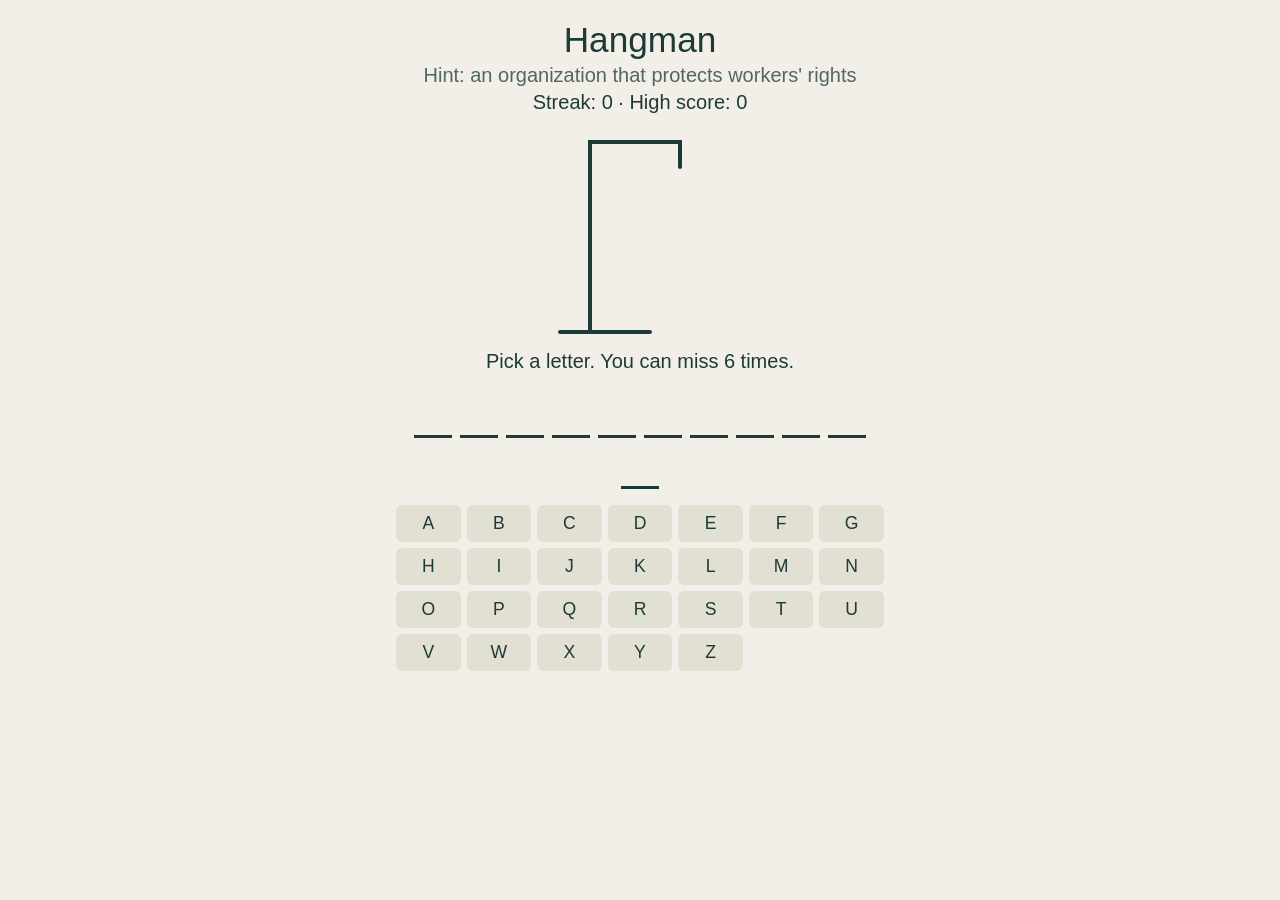
==== Hangman (1).html @ 005ad589 "allChanges" ====
<!DOCTYPE html>
<html lang="en">
<head>
<meta charset="utf-8">
<!-- viewport-fit=cover lets the page draw edge to edge on phones; the safe-area padding in :root keeps content clear of notches/system bars -->
<meta name="viewport" content="width=device-width, initial-scale=1, viewport-fit=cover">
<title>Hangman</title>
<!-- NOTE: the block below (Patrick Hand @font-face rules) was auto-injected by Cloudflare's font optimization, not hand-written. Left untouched. -->
<style type="text/css">@font-face {font-family:'Patrick Hand';font-style:normal;font-weight:400;src:url(/cf-fonts/s/patrick-hand/5.2.8/latin/400/normal.woff2);unicode-range:U+0000-00FF,U+0131,U+0152-0153,U+02BB-02BC,U+02C6,U+02DA,U+02DC,U+0304,U+0308,U+0329,U+2000-206F,U+20AC,U+2122,U+2191,U+2193,U+2212,U+2215,U+FEFF,U+FFFD;font-display:swap;}@font-face {font-family:'Patrick Hand';font-style:normal;font-weight:400;src:url(/cf-fonts/s/patrick-hand/5.2.8/latin-ext/400/normal.woff2);unicode-range:U+0100-02BA,U+02BD-02C5,U+02C7-02CC,U+02CE-02D7,U+02DD-02FF,U+0304,U+0308,U+0329,U+1D00-1DBF,U+1E00-1E9F,U+1EF2-1EFF,U+2020,U+20A0-20AB,U+20AD-20C0,U+2113,U+2C60-2C7F,U+A720-A7FF;font-display:swap;}@font-face {font-family:'Patrick Hand';font-style:normal;font-weight:400;src:url(/cf-fonts/s/patrick-hand/5.2.8/vietnamese/400/normal.woff2);unicode-range:U+0102-0103,U+0110-0111,U+0128-0129,U+0168-0169,U+01A0-01A1,U+01AF-01B0,U+0300-0301,U+0303-0304,U+0308-0309,U+0323,U+0329,U+1EA0-1EF9,U+20AB;font-display:swap;}</style>
<style>
/* ---------- Theme colors ----------
   All colors are CSS variables so light/dark themes only need to redefine these.
   --bg: page background   --ink/--chalk: text and drawing color   --accent: focus ring & "Play again"
   --key/--keyhov: letter button normal/hover   --ok/--bad: correct/wrong guess colors
   The extra properties on :root keep content clear of phone notches and system bars. */
:root{--bg:#f1efe8;--ink:#1d3a36;--chalk:#1d3a36;--accent:#b4572a;--key:#e2dfd3;--keyhov:#d3cfbf;--ok:#2f7d55;--bad:#a63d3d;
  box-sizing:border-box;padding-top:env(safe-area-inset-top,0px);padding-bottom:env(safe-area-inset-bottom,0px)}
/* Dark theme when the OS prefers dark, unless the host forces light via data-theme="light" */
@media (prefers-color-scheme:dark){:root:not([data-theme="light"]){--bg:#10302c;--ink:#eef2e6;--chalk:#eef2e6;--accent:#f0c94d;--key:#1c4540;--keyhov:#27564f;--ok:#7fd1a0;--bad:#f08a7e}}
/* Dark theme when the host forces it via data-theme="dark" */
:root[data-theme="dark"]{--bg:#10302c;--ink:#eef2e6;--chalk:#eef2e6;--accent:#f0c94d;--key:#1c4540;--keyhov:#27564f;--ok:#7fd1a0;--bad:#f08a7e}
html{scroll-padding-top:env(safe-area-inset-top,0px)}
*{box-sizing:border-box}

/* ---------- Page layout ---------- */
/* Body centers the game column; font falls back through handwriting-style fonts */
body{margin:0;background:var(--bg);color:var(--ink);font-family:"Patrick Hand","Segoe Print","Comic Sans MS",cursive,sans-serif;font-size:20px;display:flex;justify-content:center}
/* Narrow, centered column that works well on phones */
main{width:100%;max-width:520px;padding:20px 16px 32px;text-align:center}
h1{font-size:2.2rem;margin:0 0 4px;font-weight:400}
/* min-height reserves space so the layout doesn't jump when the message changes */
#status{min-height:1.6em;margin:4px 0 0}

/* ---------- Hangman drawing ---------- */
svg{width:200px;max-width:60%;height:auto;display:block;margin:8px auto}
/* Every shape is drawn as a chalk-style outline with no fill */
svg *{stroke:var(--chalk);stroke-width:4;stroke-linecap:round;fill:none}
/* Body parts are hidden until a wrong guess adds the "on" class */
.part{display:none}.part.on{display:inline}

/* ---------- Word display ---------- */
/* One underlined box per letter; wraps onto new lines for long words */
#word{display:flex;flex-wrap:wrap;justify-content:center;gap:8px;margin:12px 0}
#word span{width:1.4em;height:1.6em;border-bottom:3px solid var(--ink);font-size:1.7rem;line-height:1.6em}
/* Letters revealed after losing (never guessed) are shown in red */
#word span.miss{color:var(--bad)}

/* ---------- On-screen keyboard ---------- */
/* 7 columns x 4 rows fits the 26 letters */
#keys{display:grid;grid-template-columns:repeat(7,1fr);gap:6px;margin:16px 0}
#keys button{font:inherit;font-size:1.1rem;padding:8px 0;border:0;border-radius:6px;background:var(--key);color:var(--ink);cursor:pointer}
#keys button:hover:not(:disabled){background:var(--keyhov)}
/* Used keys are dimmed... */
#keys button:disabled{cursor:default;opacity:.45}
/* ...except hit/miss keys, which stay fully opaque and color-coded */
#keys button.hit{background:var(--ok);color:var(--bg);opacity:1}
#keys button.miss{background:var(--bad);color:var(--bg);opacity:1}
/* Visible keyboard focus ring for accessibility */
button:focus-visible{outline:3px solid var(--accent);outline-offset:2px}
#again{font:inherit;font-size:1.1rem;padding:8px 22px;border:2px solid var(--accent);border-radius:6px;background:transparent;color:var(--accent);cursor:pointer}
#hint{opacity:.75;margin:0}
/* Streak and high score line */
#score{margin:4px 0 0}
</style>
<!-- NOTE: the script below is Cloudflare's Zaraz analytics/tag-manager loader, auto-injected by the host, not part of the game. Left untouched. -->
<script data-cfasync="false" nonce="1fc54d53-7222-4eb7-84bd-67a9dfef8820">try{(function(w,d){!function(kP,kQ,kR,kS){if(kP.zaraz)console.error("zaraz is loaded twice");else{kP[kR]=kP[kR]||{};kP[kR].executed=[];kP.zaraz={deferred:[],listeners:[]};kP.zaraz._v="20";kP.zaraz._n="1fc54d53-7222-4eb7-84bd-67a9dfef8820";kP.zaraz.q=[];kP.zaraz._f=function(kT){return async function(){var kU=Array.prototype.slice.call(arguments);kP.zaraz.q.push({m:kT,a:kU})}};for(const kV of["track","set","debug"])kP.zaraz[kV]=kP.zaraz._f(kV);kP.zaraz.init=()=>{var kW=kQ.getElementsByTagName(kS)[0],kX=kQ.createElement(kS),kY=kQ.getElementsByTagName("title")[0];kY&&(kP[kR].t=kQ.getElementsByTagName("title")[0].text);kP[kR].x=Math.random();kP[kR].w=kP.screen.width;kP[kR].h=kP.screen.height;kP[kR].j=kP.innerHeight;kP[kR].e=kP.innerWidth;kP[kR].l=kP.location.href;kP[kR].r=kQ.referrer;kP[kR].k=kP.screen.colorDepth;kP[kR].n=kQ.characterSet;kP[kR].o=(new Date).getTimezoneOffset();if(kP.dataLayer)for(const kZ of Object.entries(Object.entries(dataLayer).reduce((k$,la)=>({...k$[1],...la[1]}),{})))zaraz.set(kZ[0],kZ[1],{scope:"page"});kP[kR].q=[];for(;kP.zaraz.q.length;){const lb=kP.zaraz.q.shift();kP[kR].q.push(lb)}kX.defer=!0;for(const lc of[localStorage,sessionStorage])Object.keys(lc||{}).filter(le=>le.startsWith("_zaraz_")).forEach(ld=>{try{kP[kR]["z_"+ld.slice(7)]=JSON.parse(lc.getItem(ld))}catch{kP[kR]["z_"+ld.slice(7)]=lc.getItem(ld)}});kX.referrerPolicy="origin";kX.src="/cdn-cgi/zaraz/s.js?z="+btoa(encodeURIComponent(JSON.stringify(kP[kR])));kW.parentNode.insertBefore(kX,kW)};["complete","interactive"].includes(kQ.readyState)?zaraz.init():kP.addEventListener("DOMContentLoaded",zaraz.init)}}(w,d,"zarazData","script");window.zaraz._p=async kH=>new Promise(kI=>{if(kH){kH.e&&kH.e.forEach(kJ=>{try{const kK=d.querySelector("script[nonce]"),kL=kK?.nonce||kK?.getAttribute("nonce"),kM=d.createElement("script");kL&&(kM.nonce=kL);kM.innerHTML=kJ;kM.onload=()=>{d.head.removeChild(kM)};d.head.appendChild(kM)}catch(kN){console.error(`Error executing script: ${kJ}\n`,kN)}});Promise.allSettled((kH.f||[]).map(kO=>fetch(kO[0],kO[1])))}kI()});zaraz._p({"e":["(function(w,d){})(window,document)"]});})(window,document)}catch(e){throw fetch("/cdn-cgi/zaraz/t"),e;};</script></head>
<body>
<main>
  <h1>Hangman</h1>
  <!-- Clue for the current word, filled in by start() -->
  <p id="hint"></p>
  <!-- Current win streak and saved high score, filled in by showScore() -->
  <p id="score"></p>
  <!-- Gallows + figure. The gallows is always visible; the six body parts appear one per wrong guess -->
  <svg viewBox="0 0 200 220" aria-label="Hangman drawing" role="img">
    <!-- Gallows: base, upright post, top beam, and the rope -->
    <path d="M20 210H110M50 210V20H140V45"/>
    <!-- Body parts, in the order they appear: head, torso, left arm, right arm, left leg, right leg -->
    <g id="parts">
      <circle class="part" cx="140" cy="65" r="20"/>
      <path class="part" d="M140 85V140"/>
      <path class="part" d="M140 100L115 125"/>
      <path class="part" d="M140 100L165 125"/>
      <path class="part" d="M140 140L118 175"/>
      <path class="part" d="M140 140L162 175"/>
    </g>
  </svg>
  <!-- Feedback messages; aria-live makes screen readers announce changes -->
  <p id="status" aria-live="polite"></p>
  <!-- Blanks / revealed letters of the secret word -->
  <div id="word" aria-label="Word to guess"></div>
  <!-- A-Z buttons are generated by the script below -->
  <div id="keys"></div>
  <!-- Shown only when a game ends -->
  <button id="again" hidden>Play again</button>
</main>
<script>
// Word bank: each entry is [WORD IN CAPS, hint shown to the player]
const WORDS=[
["INDUSTRIALIZATION","the process of changing from handmade goods to machine-made products"],
["FACTORY","a building where goods are manufactured using machines"],
["STEAM ENGINE","a machine that uses steam to produce mechanical power"],
["SPINNING JENNY","an invention that allowed workers to spin multiple threads at once"],
["POWER LOOM","a machine that automated the weaving of cloth"],
["COTTON GIN","a machine that separated cotton fibers from their seeds"],
["TELEGRAPH","a device that sent messages over long distances using electricity"],
["LOCOMOTIVE","a railway engine powered by steam"],
["RAILROAD","a track system used by trains to transport people and goods"],
["INVENTION","a new device or method created to solve a problem"],
["URBANIZATION","the growth of cities as people moved from rural areas"],
["MASS PRODUCTION","making large quantities of identical products"],
["CHILD LABOR","the employment of young children in factories and mines"],
["ASSEMBLY LINE","a production method where workers complete different steps"],
["COAL","a fossil fuel burned to produce heat and power"],
["IRONWORKS","a factory where iron was produced and shaped"],
["TEXTILE","a type of cloth made by weaving or knitting fibers"],
["ENTREPRENEUR","a person who starts and runs a business"],
["CAPITALISM","an economic system based on private ownership and profit"],
["WORKHOUSE","a place where poor people worked in exchange for food and shelter"],
["MIGRATION","the movement of people from one place to another"],
["MINING","the process of digging underground to extract valuable materials"],
["POLLUTION","harmful substances released into the air, water, or land"],
["LABOR UNION","an organization that protects workers' rights"],
["STRIKE","when workers stop working to demand better conditions"],
["WATTS","the surname of the inventor who improved the steam engine"],
["JAMES HARGREAVES","the inventor of the spinning jenny"],
["RICHARD ARKWRIGHT","the inventor associated with the water frame"],
["EDMUND CARTWRIGHT","the inventor of the power loom"],
["FACTORY SYSTEM","a method of manufacturing goods in centralized workplaces"]
];

// Number of wrong guesses allowed (matches the 6 body parts in the SVG)
const MAX=6;

// Game state:
//   word    - the secret word for this round
//   hint    - its clue
//   guessed - Set of letters tried so far (right or wrong)
//   wrong   - count of incorrect guesses
//   over    - true once the round has been won or lost
let word,hint,guessed,wrong,over;

// Shorthand for document.getElementById
const $=id=>document.getElementById(id);
const keys=$("keys");

// ---------- High score (stored in a cookie) ----------
// Read a cookie by name; returns null if it isn't set (or cookies are blocked)
function getCookie(name){
  const m=document.cookie.match(new RegExp("(?:^|; )"+name+"=([^;]*)"));
  return m?decodeURIComponent(m[1]):null;
}
// Write a cookie that lasts one year (31536000 seconds) and applies to the whole site
function setCookie(name,value){
  document.cookie=name+"="+encodeURIComponent(value)+"; max-age=31536000; path=/; SameSite=Lax";
}

// Score state:
//   streak - consecutive words guessed this session (a loss resets it to 0)
//   best   - the saved high score: your best streak ever, loaded from the cookie
let streak=0;
let best=parseInt(getCookie("hangmanHighScore"),10)||0;

// Update the score line on screen
function showScore(){
  $("score").textContent="Streak: "+streak+"  ·  High score: "+best;
}

// Build the on-screen keyboard: one button per letter, stored in data-k for lookup
for(const c of "ABCDEFGHIJKLMNOPQRSTUVWXYZ"){
  const b=document.createElement("button");
  b.textContent=c;b.dataset.k=c;b.onclick=()=>guess(c);keys.appendChild(b);
}

// Begin a new round: pick a random word and reset all state and UI
function start(){
  // Destructure the random [word, hint] pair into the two variables
  [word,hint]=WORDS[Math.floor(Math.random()*WORDS.length)];
  guessed=new Set();wrong=0;over=false;
  $("hint").textContent="Hint: "+hint;
  showScore();
  $("again").hidden=true;
  // Re-enable every key and clear its hit/miss styling
  keys.querySelectorAll("button").forEach(b=>{b.disabled=false;b.className=""});
  render();
  $("status").textContent="Pick a letter. You can miss "+MAX+" times.";
}

// Redraw the word blanks and the hangman figure.
// If reveal is true (player lost), unguessed letters are shown too, marked red via the "miss" class.
function render(reveal){
  $("word").innerHTML=[...word].map(c=>{
    // Show a letter if it was guessed, or if we're revealing the answer
    const show=guessed.has(c)||reveal;
    return `<span class="${show&&!guessed.has(c)?"miss":""}">${show?c:""}</span>`;
  }).join("");
  // Show the first `wrong` body parts, hide the rest
  document.querySelectorAll(".part").forEach((p,i)=>p.classList.toggle("on",i<wrong));
}

// Handle a guess of letter c (from a button click or the physical keyboard)
function guess(c){
  // Ignore input after the game ends or for letters already tried
  if(over||guessed.has(c))return;
  guessed.add(c);
  const hit=word.includes(c);
  if(!hit)wrong++;
  // Color the pressed key green/red and disable it
  const b=keys.querySelector(`[data-k="${c}"]`);
  b.disabled=true;b.classList.add(hit?"hit":"miss");
  // Win: every letter of the word has been guessed
  if([...word].every(l=>guessed.has(l))){end(true)}
  // Lose: out of allowed misses
  else if(wrong>=MAX){end(false)}
  // Otherwise: tell the player how it went and how many misses remain
  else{$("status").textContent=hit?"Yes, "+c+" is in the word.":(MAX-wrong)+" miss"+(MAX-wrong===1?"":"es")+" left."}
  // Update the display; reveal the full word only if the game was just lost
  render(over&&wrong>=MAX);
}

// Finish the round: update the score, show the result, lock the keyboard, offer a replay
function end(win){
  over=true;
  if(win){
    streak++;
    // New record: remember it and save it to the cookie
    if(streak>best){best=streak;setCookie("hangmanHighScore",best)}
  }else{
    // A loss ends the streak (the saved high score is kept)
    streak=0;
  }
  showScore();
  $("status").textContent=win?"You got it!":"Out of guesses. The word was "+word+".";
  keys.querySelectorAll("button").forEach(b=>b.disabled=true);
  // Show "Play again" and move focus to it so Enter/Space restarts quickly
  $("again").hidden=false;$("again").focus();
}

$("again").onclick=start;

// Physical keyboard support: any A-Z key makes a guess
document.addEventListener("keydown",e=>{
  // Don't hijack browser shortcuts like Ctrl+R or Cmd+C
  if(e.ctrlKey||e.metaKey||e.altKey)return;
  if(/^[a-z]$/i.test(e.key))guess(e.key.toUpperCase());
});

// Kick off the first round on page load
start();
</script>
<!-- NOTE: the script below is Cloudflare Web Analytics, auto-injected by the host, not part of the game. Left untouched. -->
<script type="module" src="https://static.cloudflareinsights.com/beacon.min.js/v4bc70e2c01a94c73b74392e4234840661791215815920" integrity="sha512-L0ha0OXavK/8okipN9F8BtP84dg9DUhPERbBXzwI6dgTA55d2+yweo3pn5CSFYs45/r8md2+xvUPtTdvTNRfjA==" data-cf-beacon='{"version":"2024.11.0","token":"5f59c1b9b04a4f0ca7b767b3d6cabaac","r":1,"spa":2}' crossorigin="anonymous"></script>
</body>
</html>
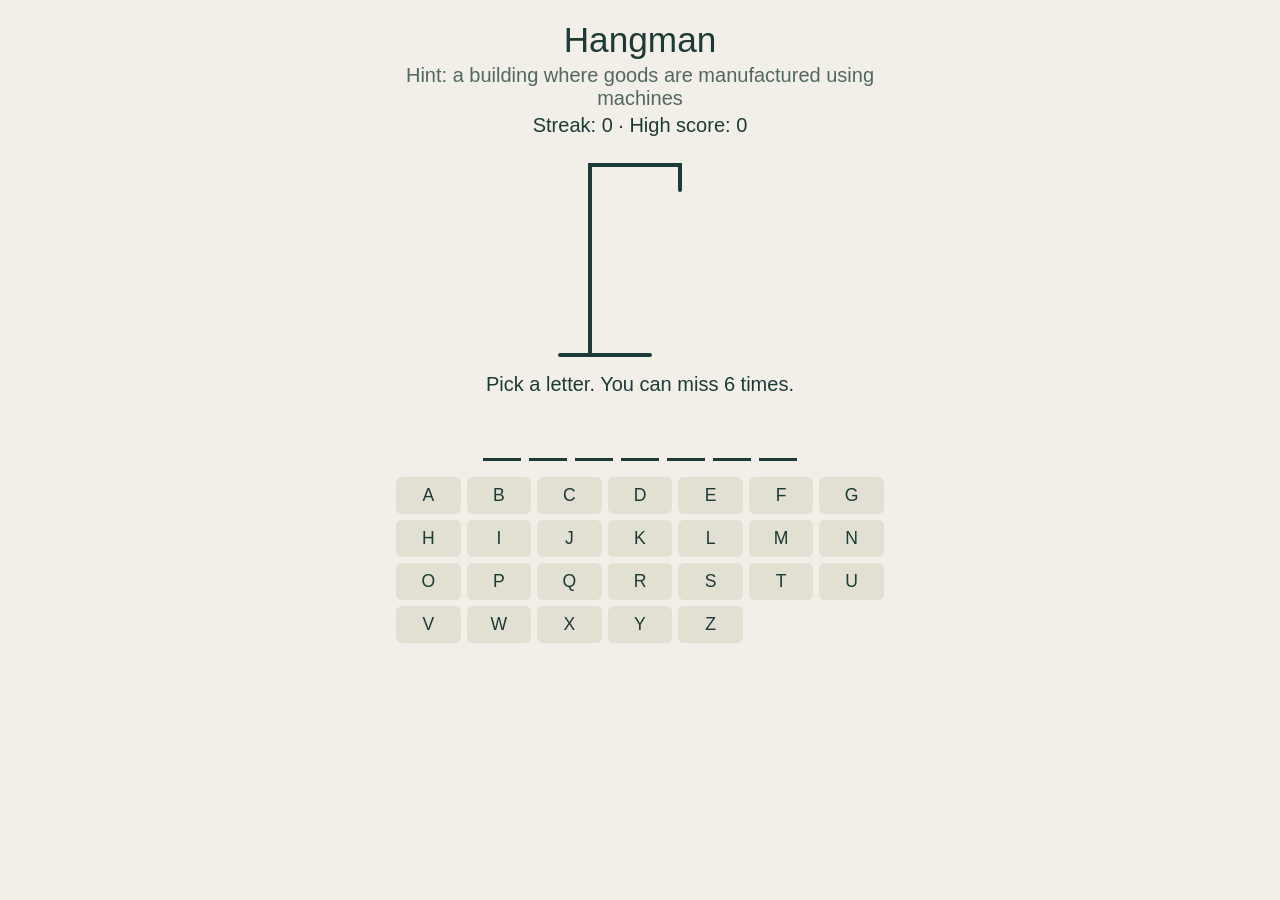
==== commit 4cdd377a: "Added button" ====
--- a/Hangman (1).html
+++ b/Hangman (1).html
@@ -108,9 +108,9 @@
 ["RAILROAD","a track system used by trains to transport people and goods"],
 ["INVENTION","a new device or method created to solve a problem"],
 ["URBANIZATION","the growth of cities as people moved from rural areas"],
-["MASS PRODUCTION","making large quantities of identical products"],
-["CHILD LABOR","the employment of young children in factories and mines"],
-["ASSEMBLY LINE","a production method where workers complete different steps"],
+["MASSPRODUCTION","making large quantities of identical products"],
+["CHILDLABOR","the employment of young children in factories and mines"],
+["ASSEMBLYLINE","a production method where workers complete different steps"],
 ["COAL","a fossil fuel burned to produce heat and power"],
 ["IRONWORKS","a factory where iron was produced and shaped"],
 ["TEXTILE","a type of cloth made by weaving or knitting fibers"],
@@ -123,10 +123,10 @@
 ["LABOR UNION","an organization that protects workers' rights"],
 ["STRIKE","when workers stop working to demand better conditions"],
 ["WATTS","the surname of the inventor who improved the steam engine"],
-["JAMES HARGREAVES","the inventor of the spinning jenny"],
-["RICHARD ARKWRIGHT","the inventor associated with the water frame"],
-["EDMUND CARTWRIGHT","the inventor of the power loom"],
-["FACTORY SYSTEM","a method of manufacturing goods in centralized workplaces"]
+["JAMESHARGREAVES","the inventor of the spinning jenny"],
+["RICHARDARKWRIGHT","the inventor associated with the water frame"],
+["EDMUNDCARTWRIGHT","the inventor of the power loom"],
+["FACTORYSYSTEM","a method of manufacturing goods in centralized workplaces"]
 ];
 
 // Number of wrong guesses allowed (matches the 6 body parts in the SVG)
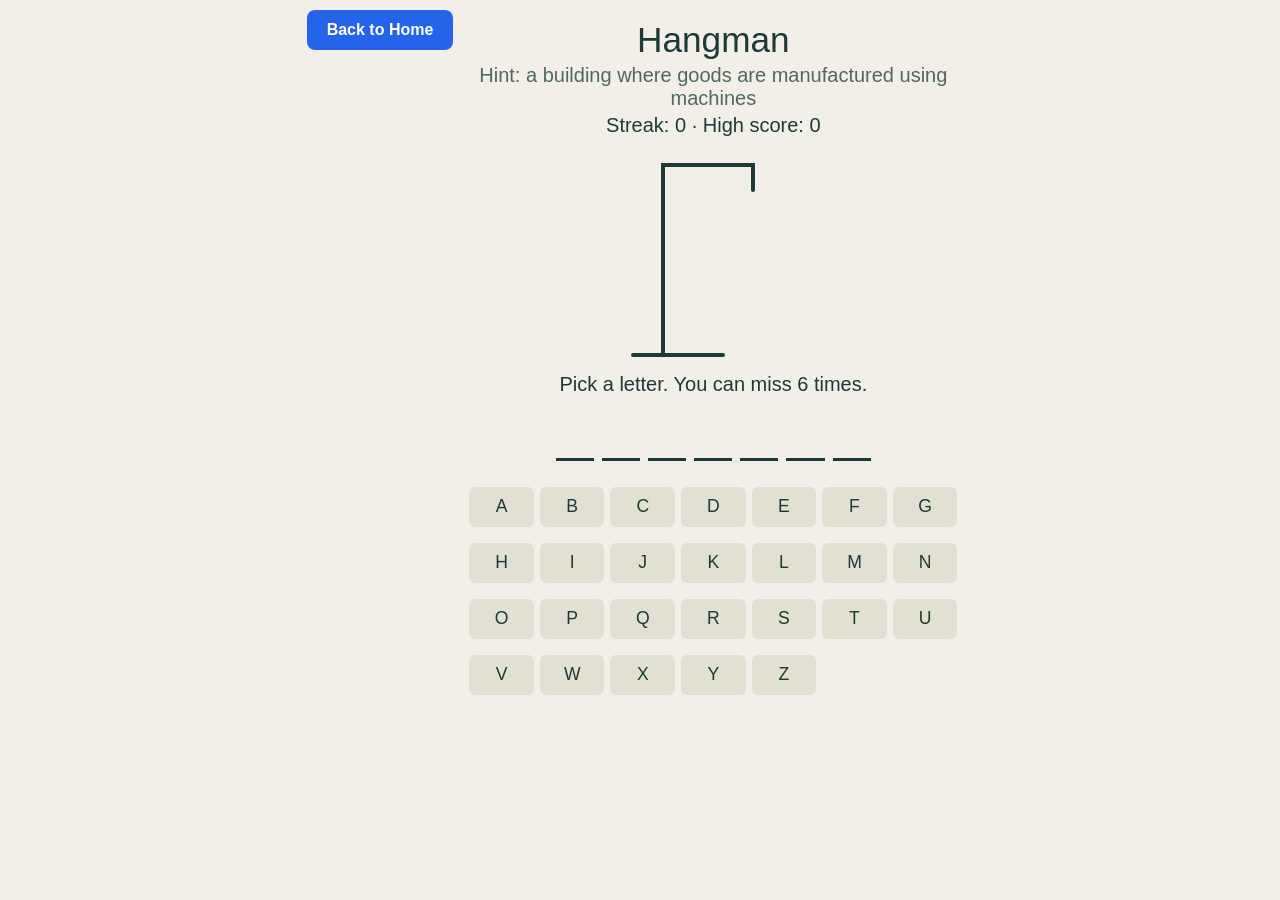
==== commit d33a3604: "I have now added back buttons to my website." ====
--- a/Hangman (1).html
+++ b/Hangman (1).html
@@ -61,9 +61,23 @@
 #hint{opacity:.75;margin:0}
 /* Streak and high score line */
 #score{margin:4px 0 0}
+button {
+  margin-top: 10px;
+  background-color: #2563eb;
+  color: white;
+  padding: 10px 20px;
+  border: none;
+  border-radius: 8px;
+  font-size: 16px;
+  font-weight: 600;
+  cursor: pointer;
+  transition: background-color 0.2s ease;
+  height: 40px;
+}
 </style>
 <!-- NOTE: the script below is Cloudflare's Zaraz analytics/tag-manager loader, auto-injected by the host, not part of the game. Left untouched. -->
 <script data-cfasync="false" nonce="1fc54d53-7222-4eb7-84bd-67a9dfef8820">try{(function(w,d){!function(kP,kQ,kR,kS){if(kP.zaraz)console.error("zaraz is loaded twice");else{kP[kR]=kP[kR]||{};kP[kR].executed=[];kP.zaraz={deferred:[],listeners:[]};kP.zaraz._v="20";kP.zaraz._n="1fc54d53-7222-4eb7-84bd-67a9dfef8820";kP.zaraz.q=[];kP.zaraz._f=function(kT){return async function(){var kU=Array.prototype.slice.call(arguments);kP.zaraz.q.push({m:kT,a:kU})}};for(const kV of["track","set","debug"])kP.zaraz[kV]=kP.zaraz._f(kV);kP.zaraz.init=()=>{var kW=kQ.getElementsByTagName(kS)[0],kX=kQ.createElement(kS),kY=kQ.getElementsByTagName("title")[0];kY&&(kP[kR].t=kQ.getElementsByTagName("title")[0].text);kP[kR].x=Math.random();kP[kR].w=kP.screen.width;kP[kR].h=kP.screen.height;kP[kR].j=kP.innerHeight;kP[kR].e=kP.innerWidth;kP[kR].l=kP.location.href;kP[kR].r=kQ.referrer;kP[kR].k=kP.screen.colorDepth;kP[kR].n=kQ.characterSet;kP[kR].o=(new Date).getTimezoneOffset();if(kP.dataLayer)for(const kZ of Object.entries(Object.entries(dataLayer).reduce((k$,la)=>({...k$[1],...la[1]}),{})))zaraz.set(kZ[0],kZ[1],{scope:"page"});kP[kR].q=[];for(;kP.zaraz.q.length;){const lb=kP.zaraz.q.shift();kP[kR].q.push(lb)}kX.defer=!0;for(const lc of[localStorage,sessionStorage])Object.keys(lc||{}).filter(le=>le.startsWith("_zaraz_")).forEach(ld=>{try{kP[kR]["z_"+ld.slice(7)]=JSON.parse(lc.getItem(ld))}catch{kP[kR]["z_"+ld.slice(7)]=lc.getItem(ld)}});kX.referrerPolicy="origin";kX.src="/cdn-cgi/zaraz/s.js?z="+btoa(encodeURIComponent(JSON.stringify(kP[kR])));kW.parentNode.insertBefore(kX,kW)};["complete","interactive"].includes(kQ.readyState)?zaraz.init():kP.addEventListener("DOMContentLoaded",zaraz.init)}}(w,d,"zarazData","script");window.zaraz._p=async kH=>new Promise(kI=>{if(kH){kH.e&&kH.e.forEach(kJ=>{try{const kK=d.querySelector("script[nonce]"),kL=kK?.nonce||kK?.getAttribute("nonce"),kM=d.createElement("script");kL&&(kM.nonce=kL);kM.innerHTML=kJ;kM.onload=()=>{d.head.removeChild(kM)};d.head.appendChild(kM)}catch(kN){console.error(`Error executing script: ${kJ}\n`,kN)}});Promise.allSettled((kH.f||[]).map(kO=>fetch(kO[0],kO[1])))}kI()});zaraz._p({"e":["(function(w,d){})(window,document)"]});})(window,document)}catch(e){throw fetch("/cdn-cgi/zaraz/t"),e;};</script></head>
+ <button onclick="history.back()">Back to Home</button>
 <body>
 <main>
   <h1>Hangman</h1>
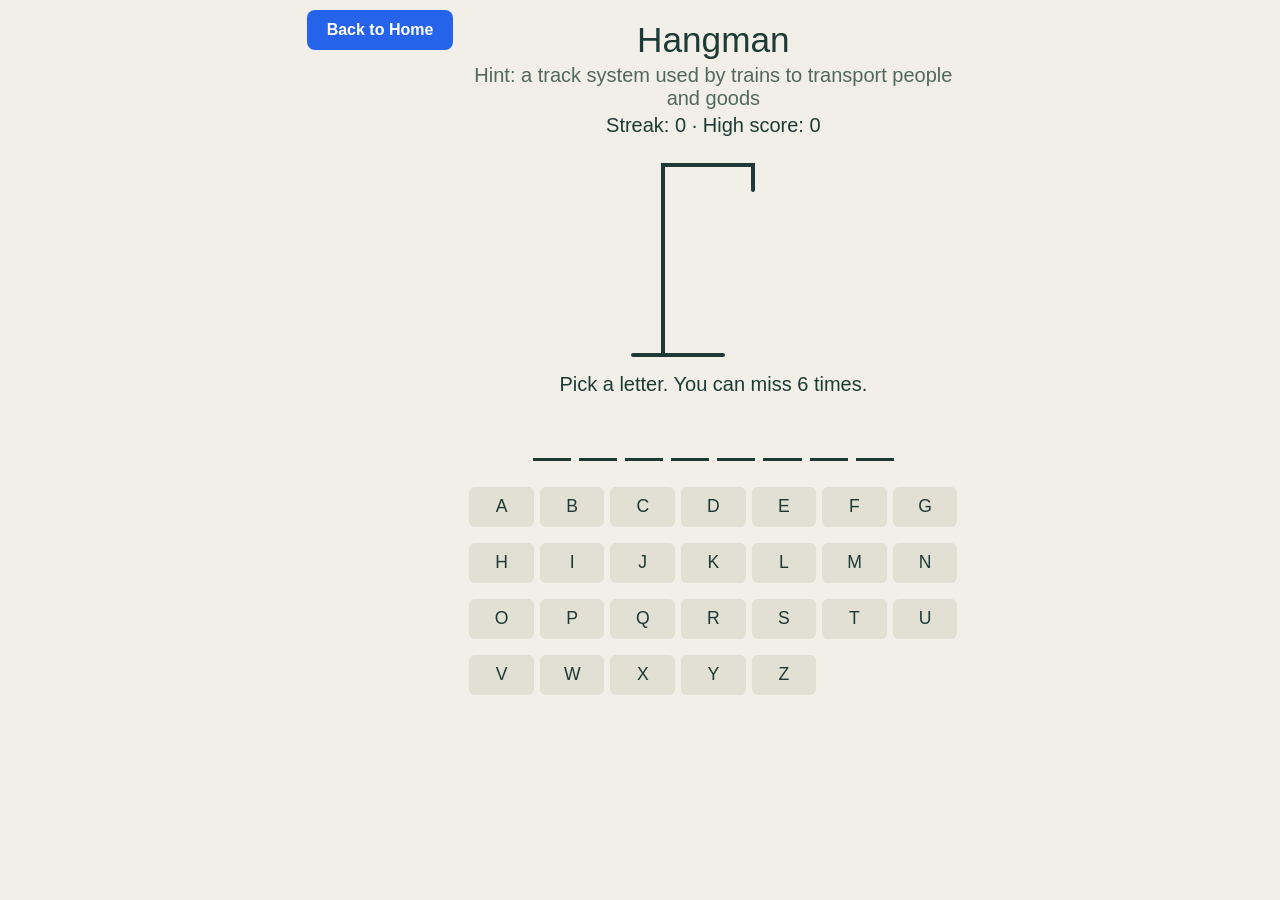
==== commit 29bb55ae: "I have fixed the space issue." ====
--- a/Hangman (1).html
+++ b/Hangman (1).html
@@ -113,10 +113,10 @@
 const WORDS=[
 ["INDUSTRIALIZATION","the process of changing from handmade goods to machine-made products"],
 ["FACTORY","a building where goods are manufactured using machines"],
-["STEAM ENGINE","a machine that uses steam to produce mechanical power"],
-["SPINNING JENNY","an invention that allowed workers to spin multiple threads at once"],
-["POWER LOOM","a machine that automated the weaving of cloth"],
-["COTTON GIN","a machine that separated cotton fibers from their seeds"],
+["STEAMENGINE","a machine that uses steam to produce mechanical power"],
+["SPINNINGJENNY","an invention that allowed workers to spin multiple threads at once"],
+["POWERLOOM","a machine that automated the weaving of cloth"],
+["COTTONGIN","a machine that separated cotton fibers from their seeds"],
 ["TELEGRAPH","a device that sent messages over long distances using electricity"],
 ["LOCOMOTIVE","a railway engine powered by steam"],
 ["RAILROAD","a track system used by trains to transport people and goods"],
